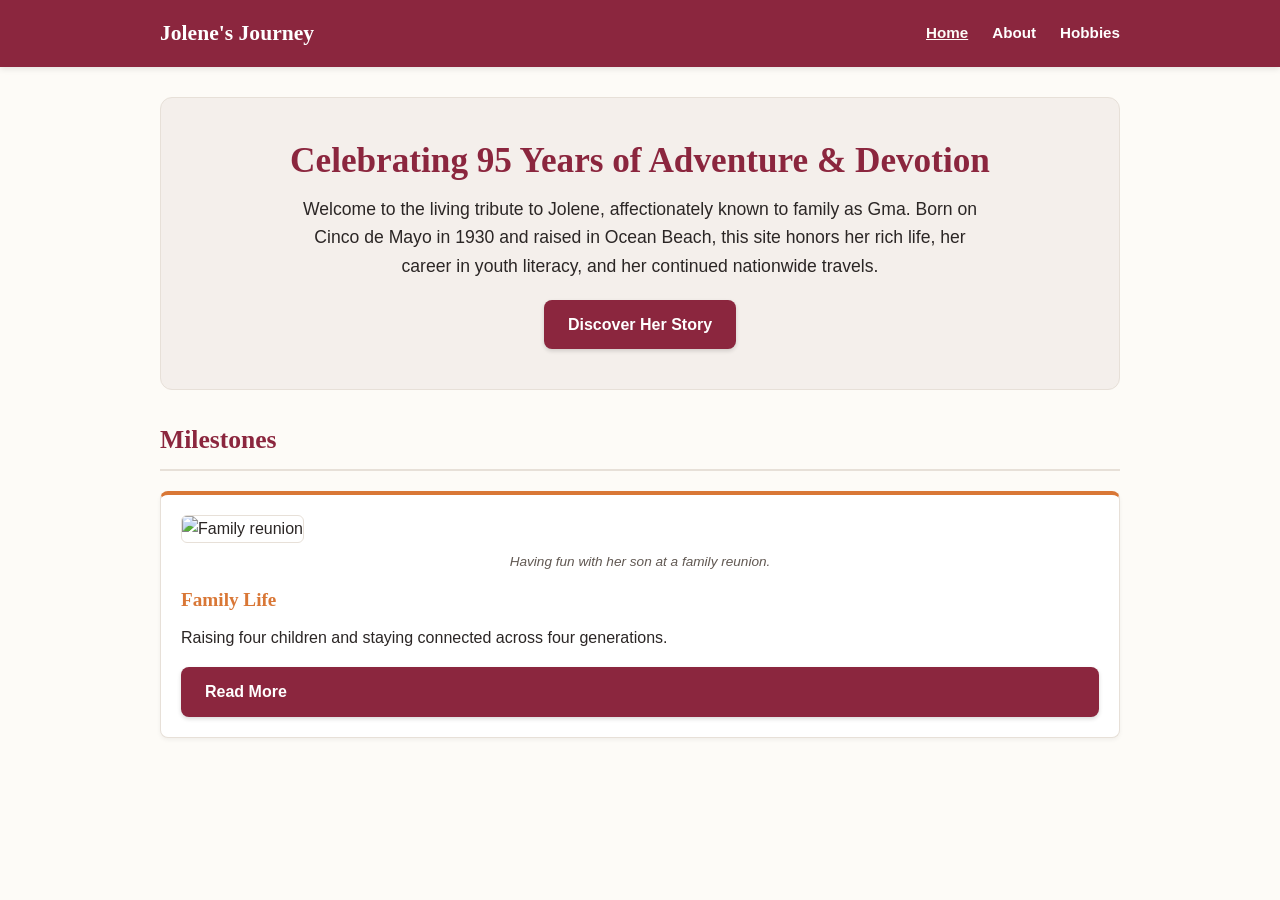
==== index.html @ 8a770721 "Pushing module 6.3 9/13/26" ====
<!--
    Jonathon Walmsley 
    09/13/2026 
    Module 6.3
-->

<!DOCTYPE html>
<html lang="en">
<head>
    <meta charset="UTF-8">
    <meta name="viewport" content="width=device-width, initial-scale=1.0">
    <meta name="description" content="Basic layout for bioSite landing page.">
    <title>Jolene's Journey | Home</title>
    <link rel="stylesheet" href="css/site.css">
</head>
<body>

    <header>
        <nav>
            <div class="container">
                <span class="brand">Jolene's Journey</span>
                <ul>
                    <li><a href="index.html" class="active">Home</a></li>
                    <li><a href="about.html">About</a></li>
                    <li><a href="hobbies.html">Hobbies</a></li>
                </ul>
            </div>
        </nav>
    </header>

    <div class="container">

        <div class="hero">
            <h1>Celebrating 95 Years of Adventure & Devotion</h1>
            <p>Welcome to the living tribute to Jolene, affectionately known to family as Gma. Born on Cinco de Mayo in 1930 and raised in Ocean Beach, this site honors her rich life, her career in youth literacy, and her continued nationwide travels.</p>
            <a href="about.html" class="btn-primary">Discover Her Story</a>
        </div>

        <div>
            <h2>Milestones</h2>

            <div class="card">
                <figure>
                    <img src="placeholder.jpg" alt="Family reunion">
                    <figcaption>Having fun with her son at a family reunion.</figcaption>
                </figure>
                <h3>Family Life</h3>
                <p>Raising four children and staying connected across four generations.</p>
                <a href="about.html" class="btn-primary">Read More</a>
            </div>
        </div>

    </div>

</body>
</html>
---- css/site.css ----
/*
    Jonathon Walmsley 
    09/13/2026 
    Module 6.3
*/

:root {
    --primary: #8B263E;       /* Cranberry Rose */
    --secondary: #D97736;     /* Terracotta Gold */
    --accent: #3D6B56;        /* Sage Green */
    --background: #FDFBF7;    /* Warm Parchment */
    --text: #2B2625;          /* Dark Espresso */
    --surface: #FFFFFF;       /* Pure White */
    --border-muted: #E7E0D8;  /* Warm Gray */
    --font-heading: 'Merriweather', Georgia, serif;
    --font-body: 'Open Sans', Arial, sans-serif;
}

* {
    box-sizing: border-box;
    margin: 0;
    padding: 0;
}

body {
    font-family: var(--font-body);
    font-size: 16px;
    line-height: 1.6;
    color: var(--text);
    background-color: var(--background);
    display: flex;
    flex-direction: column;
    min-height: 100vh;
}

/* Headings */
h1, h2, h3 {
    font-family: var(--font-heading);
    color: var(--primary);
    margin-bottom: 12px;
}

h1 {
    font-size: 2.2rem;
    line-height: 1.3;
}

h2 {
    font-size: 1.6rem;
    border-bottom: 2px solid var(--border-muted);
    padding-bottom: 8px;
    margin-top: 30px;
    margin-bottom: 20px;
}

h3 {
    font-size: 1.2rem;
    color: var(--secondary);
    margin-bottom: 10px;
}

p {
    margin-bottom: 16px;
}

.container {
    width: 90%;
    max-width: 960px;
    margin: 0 auto;
}

/* Main Navigation */
header {
    background-color: var(--primary);
    box-shadow: 0 2px 6px rgba(0, 0, 0, 0.1);
}

nav {
    padding: 16px 0;
}

nav .container {
    display: flex;
    justify-content: space-between;
    align-items: center;
}

nav ul {
    display: flex;
    list-style: none;
    gap: 24px;
}

nav ul li a {
    color: #FFFFFF;
    text-decoration: none;
    font-weight: 600;
    font-size: 0.95rem;
}

nav ul li a:hover,
nav ul li a.active {
    color: var(--background);
    text-decoration: underline;
}

.brand {
    color: #FFFFFF;
    font-family: var(--font-heading);
    font-size: 1.35rem;
    font-weight: 700;
}

/* Hero Section */
.hero {
    background-color: #F4EFEB;
    border: 1px solid var(--border-muted);
    border-radius: 12px;
    padding: 40px 24px;
    margin: 30px 0 20px 0;
    text-align: center;
}

.hero p {
    max-width: 700px;
    margin: 0 auto 20px auto;
    font-size: 1.1rem;
}

/* Buttons */
.btn-primary {
    display: inline-block;
    background-color: var(--primary);
    color: #FFFFFF;
    padding: 12px 24px;
    border-radius: 8px;
    font-weight: 600;
    text-decoration: none;
    box-shadow: 0 2px 4px rgba(0, 0, 0, 0.15);
}

.btn-primary:hover {
    background-color: #6F1E31;
    color: #FFFFFF;
    text-decoration: none;
}

/* Card Grid (Landing Page) */
.card-grid {
    display: grid;
    grid-template-columns: repeat(auto-fit, minmax(280px, 1fr));
    gap: 24px;
    margin-bottom: 40px;
}

.card {
    background-color: var(--surface);
    border: 1px solid var(--border-muted);
    border-top: 4px solid var(--secondary);
    border-radius: 8px;
    padding: 20px;
    box-shadow: 0 2px 4px rgba(0, 0, 0, 0.05);
    display: flex;
    flex-direction: column;
}

.card img {
    width: 100%;
    height: 200px;
    object-fit: cover;
    border-radius: 6px;
    border: 1px solid var(--border-muted);
}

.card figcaption {
    font-size: 0.85rem;
    font-style: italic;
    color: #615852;
    margin: 8px 0 12px 0;
    text-align: center;
}

/* Callout / Quote Box */
.quote-block {
    background-color: #F4EFEB;
    border-left: 4px solid var(--accent);
    border-radius: 0 8px 8px 0;
    padding: 20px 24px;
    margin: 24px 0 35px 0;
}

.quote-block blockquote {
    font-family: var(--font-heading);
    font-size: 1.15rem;
    font-style: italic;
    color: var(--text);
    margin-bottom: 6px;
}

.quote-author {
    font-size: 0.9rem;
    font-weight: 600;
    color: var(--accent);
}

/* About Page Styles */
.about-wrapper {
    max-width: 800px;
    margin: 0 auto;
}

.portrait-card {
    background-color: var(--surface);
    border: 1px solid var(--border-muted);
    border-radius: 12px;
    padding: 24px;
    text-align: center;
    margin-bottom: 30px;
    box-shadow: 0 2px 6px rgba(0, 0, 0, 0.05);
}

.portrait-card img {
    max-width: 400px;
    width: 100%;
    height: auto;
    border-radius: 8px;
    border: 1px solid var(--border-muted);
}

.portrait-card figcaption {
    font-size: 0.9rem;
    font-style: italic;
    color: #615852;
    margin-top: 10px;
}

.bio-article {
    background-color: var(--surface);
    border: 1px solid var(--border-muted);
    border-radius: 12px;
    padding: 36px;
    margin-bottom: 35px;
    box-shadow: 0 2px 6px rgba(0, 0, 0, 0.05);
}

.bio-article p {
    font-size: 1.05rem;
    line-height: 1.75;
}

/* Page Header Block */
.page-header {
    text-align: center;
    margin: 30px 0 20px 0;
}

.page-header .subtitle {
    color: var(--secondary);
    font-weight: 600;
    text-transform: uppercase;
    letter-spacing: 1px;
    margin-bottom: 8px;
}

/* Hobbies Alternating Feature Rows */
.feature-list {
    display: flex;
    flex-direction: column;
    gap: 28px;
    margin-bottom: 40px;
}

.feature-row {
    display: flex;
    align-items: center;
    gap: 28px;
    background-color: var(--surface);
    border: 1px solid var(--border-muted);
    border-radius: 12px;
    padding: 24px;
    box-shadow: 0 2px 6px rgba(0, 0, 0, 0.05);
}

.feature-row.reverse {
    flex-direction: row-reverse;
}

.feature-media {
    flex: 1;
    min-width: 260px;
}

.feature-media img {
    width: 100%;
    height: 200px;
    object-fit: cover;
    border-radius: 8px;
    border: 1px solid var(--border-muted);
}

.feature-media figcaption {
    font-size: 0.85rem;
    font-style: italic;
    color: #615852;
    margin-top: 6px;
    text-align: center;
}

.feature-text {
    flex: 1.6;
}

/* General Hyperlinks */
a {
    color: var(--accent);
    text-decoration: none;
    font-weight: 600;
}

a:hover {
    color: var(--primary);
    text-decoration: underline;
}

/* Footer */
footer {
    margin-top: auto;
    background-color: #EDE6DE;
    border-top: 1px solid var(--border-muted);
    padding: 20px 0;
    font-size: 0.9rem;
}

footer .container {
    display: flex;
    justify-content: space-between;
    align-items: center;
    flex-wrap: wrap;
    gap: 12px;
}

@media screen and (max-width: 768px) {
    nav .container {
        flex-direction: column;
        gap: 12px;
    }

    .feature-row,
    .feature-row.reverse {
        flex-direction: column;
        padding: 20px;
    }

    footer .container {
        flex-direction: column;
        text-align: center;
    }
}
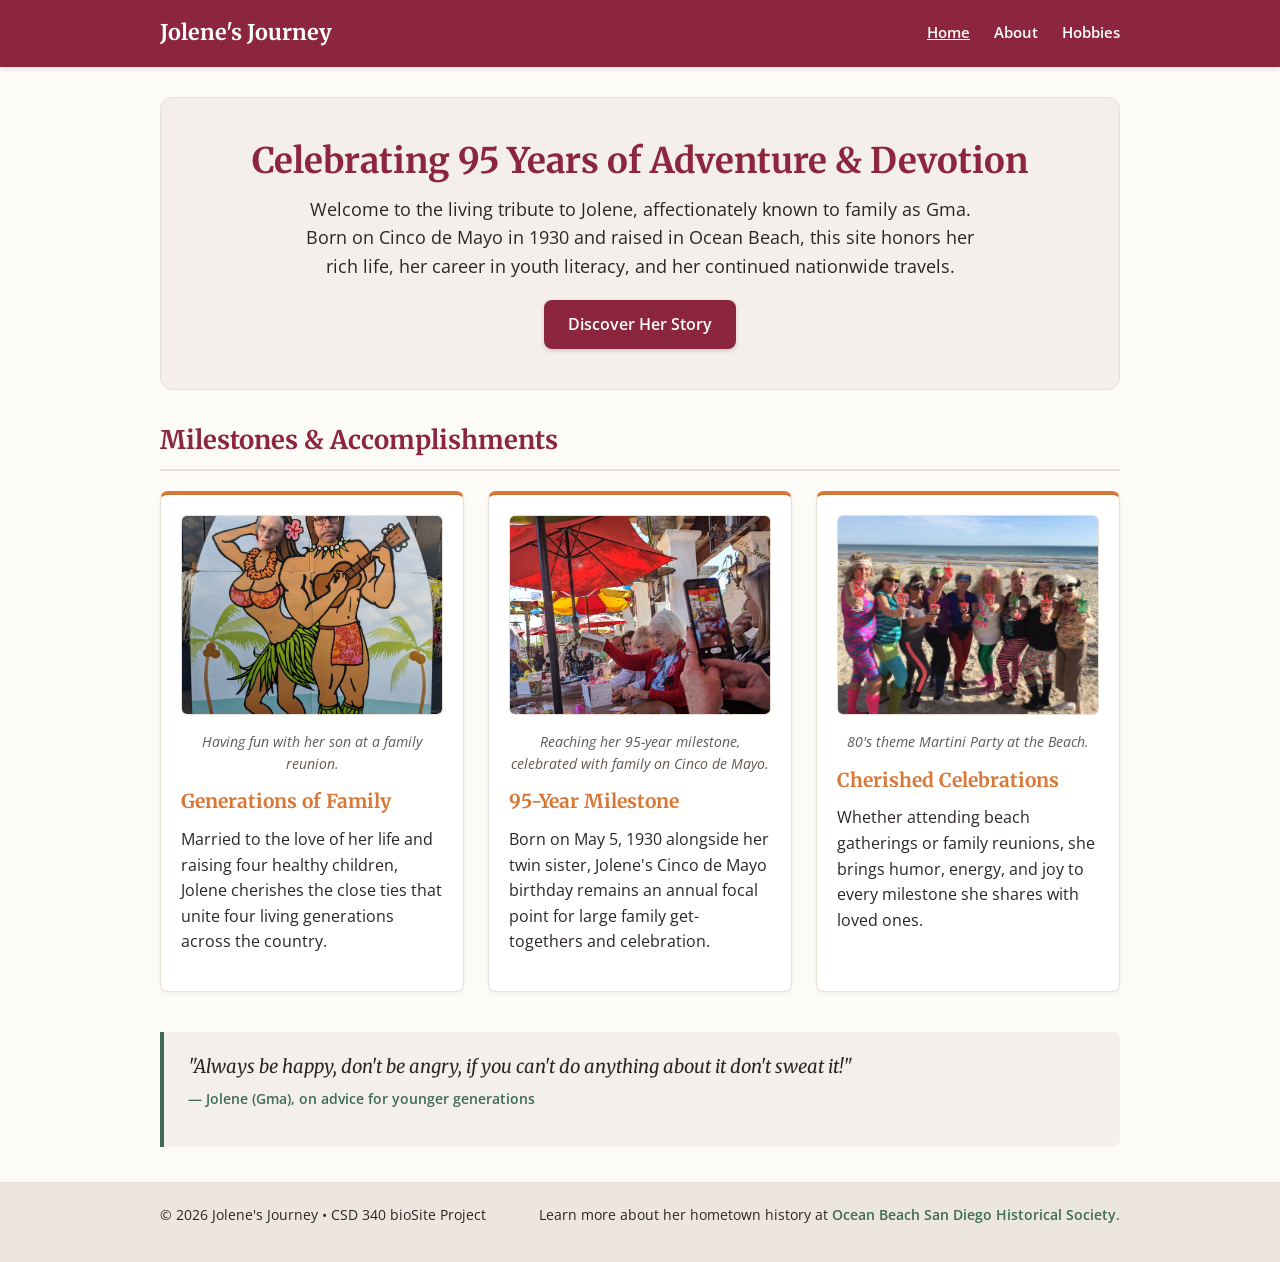
==== commit c49f377a: "Pushing update 9/19/26" ====
--- a/index.html
+++ b/index.html
@@ -1,7 +1,7 @@
 <!--
     Jonathon Walmsley 
-    09/13/2026 
-    Module 6.3
+    09/20/2026 
+    Module 7.2
 -->
 
 <!DOCTYPE html>
@@ -9,8 +9,11 @@
 <head>
     <meta charset="UTF-8">
     <meta name="viewport" content="width=device-width, initial-scale=1.0">
-    <meta name="description" content="Basic layout for bioSite landing page.">
+    <meta name="description" content="bioSite dedicated to Jolene (Gma) - Celebrating 95 years of life, family devotion, and nationwide travel.">
     <title>Jolene's Journey | Home</title>
+    <link rel="preconnect" href="https://fonts.googleapis.com">
+    <link rel="preconnect" href="https://fonts.gstatic.com" crossorigin>
+    <link href="https://fonts.googleapis.com/css2?family=Merriweather:wght@400;700&family=Open+Sans:wght@400;600&display=swap" rel="stylesheet">
     <link rel="stylesheet" href="css/site.css">
 </head>
 <body>
@@ -28,29 +31,66 @@
         </nav>
     </header>
 
-    <div class="container">
-
-        <div class="hero">
+    <main class="container">
+        
+        <section class="hero">
             <h1>Celebrating 95 Years of Adventure & Devotion</h1>
             <p>Welcome to the living tribute to Jolene, affectionately known to family as Gma. Born on Cinco de Mayo in 1930 and raised in Ocean Beach, this site honors her rich life, her career in youth literacy, and her continued nationwide travels.</p>
             <a href="about.html" class="btn-primary">Discover Her Story</a>
+        </section>
+
+        <section>
+            <h2>Milestones & Accomplishments</h2>
+            <div class="card-grid">
+                
+                <div class="card">
+                    <figure>
+                        <img src="images/Milestone 1.jpg" alt="Jolene having fun with her son at a family reunion">
+                        <figcaption>Having fun with her son at a family reunion.</figcaption>
+                    </figure>
+                    <h3>Generations of Family</h3>
+                    <p>Married to the love of her life and raising four healthy children, Jolene cherishes the close ties that unite four living generations across the country.</p>
+                </div>
+
+                <div class="card">
+                    <figure>
+                        <img src="images/Milestone 2.jpg" alt="Jolene celebrating her 95-year milestone with family">
+                        <figcaption>Reaching her 95-year milestone, celebrated with family on Cinco de Mayo.</figcaption>
+                    </figure>
+                    <h3>95-Year Milestone</h3>
+                    <p>Born on May 5, 1930 alongside her twin sister, Jolene's Cinco de Mayo birthday remains an annual focal point for large family get-togethers and celebration.</p>
+                </div>
+
+                <div class="card">
+                    <figure>
+                        <img src="images/Milestone 3.jpg" alt="80s theme Martini party at the beach with family">
+                        <figcaption>80's theme Martini Party at the Beach.</figcaption>
+                    </figure>
+                    <h3>Cherished Celebrations</h3>
+                    <p>Whether attending beach gatherings or family reunions, she brings humor, energy, and joy to every milestone she shares with loved ones.</p>
+                </div>
+
+            </div>
+        </section>
+
+        <div class="quote-block">
+            <blockquote>
+                "Always be happy, don't be angry, if you can't do anything about it don't sweat it!"
+            </blockquote>
+            <p class="quote-author">&mdash; Jolene (Gma), on advice for younger generations</p>
         </div>
 
-        <div>
-            <h2>Milestones</h2>
+    </main>
 
-            <div class="card">
-                <figure>
-                    <img src="placeholder.jpg" alt="Family reunion">
-                    <figcaption>Having fun with her son at a family reunion.</figcaption>
-                </figure>
-                <h3>Family Life</h3>
-                <p>Raising four children and staying connected across four generations.</p>
-                <a href="about.html" class="btn-primary">Read More</a>
-            </div>
+    <footer>
+        <div class="container">
+            <p>&copy; 2026 Jolene's Journey &bull; CSD 340 bioSite Project</p>
+            <p>
+                Learn more about her hometown history at 
+                <a href="https://oceanbeachsandiego.com/" target="_blank" rel="noopener noreferrer">Ocean Beach San Diego Historical Society</a>.
+            </p>
         </div>
-
-    </div>
+    </footer>
 
 </body>
-</html>
+</html>
--- a/css/site.css
+++ b/css/site.css
@@ -1,7 +1,7 @@
 /*
     Jonathon Walmsley 
-    09/13/2026 
-    Module 6.3
+    09/20/2026 
+    Module 7.2
 */
 
 :root {
@@ -85,30 +85,30 @@
     align-items: center;
 }
 
-nav ul {
-    display: flex;
-    list-style: none;
-    gap: 24px;
-}
-
-nav ul li a {
-    color: #FFFFFF;
-    text-decoration: none;
-    font-weight: 600;
-    font-size: 0.95rem;
-}
-
-nav ul li a:hover,
-nav ul li a.active {
-    color: var(--background);
-    text-decoration: underline;
-}
-
 .brand {
     color: #FFFFFF;
     font-family: var(--font-heading);
     font-size: 1.35rem;
     font-weight: 700;
+}
+
+nav ul {
+    display: flex;
+    list-style: none;
+    gap: 24px;
+}
+
+nav ul li a {
+    color: #FFFFFF;
+    text-decoration: none;
+    font-weight: 600;
+    font-size: 0.95rem;
+}
+
+nav ul li a:hover,
+nav ul li a.active {
+    color: var(--background);
+    text-decoration: underline;
 }
 
 /* Hero Section */
